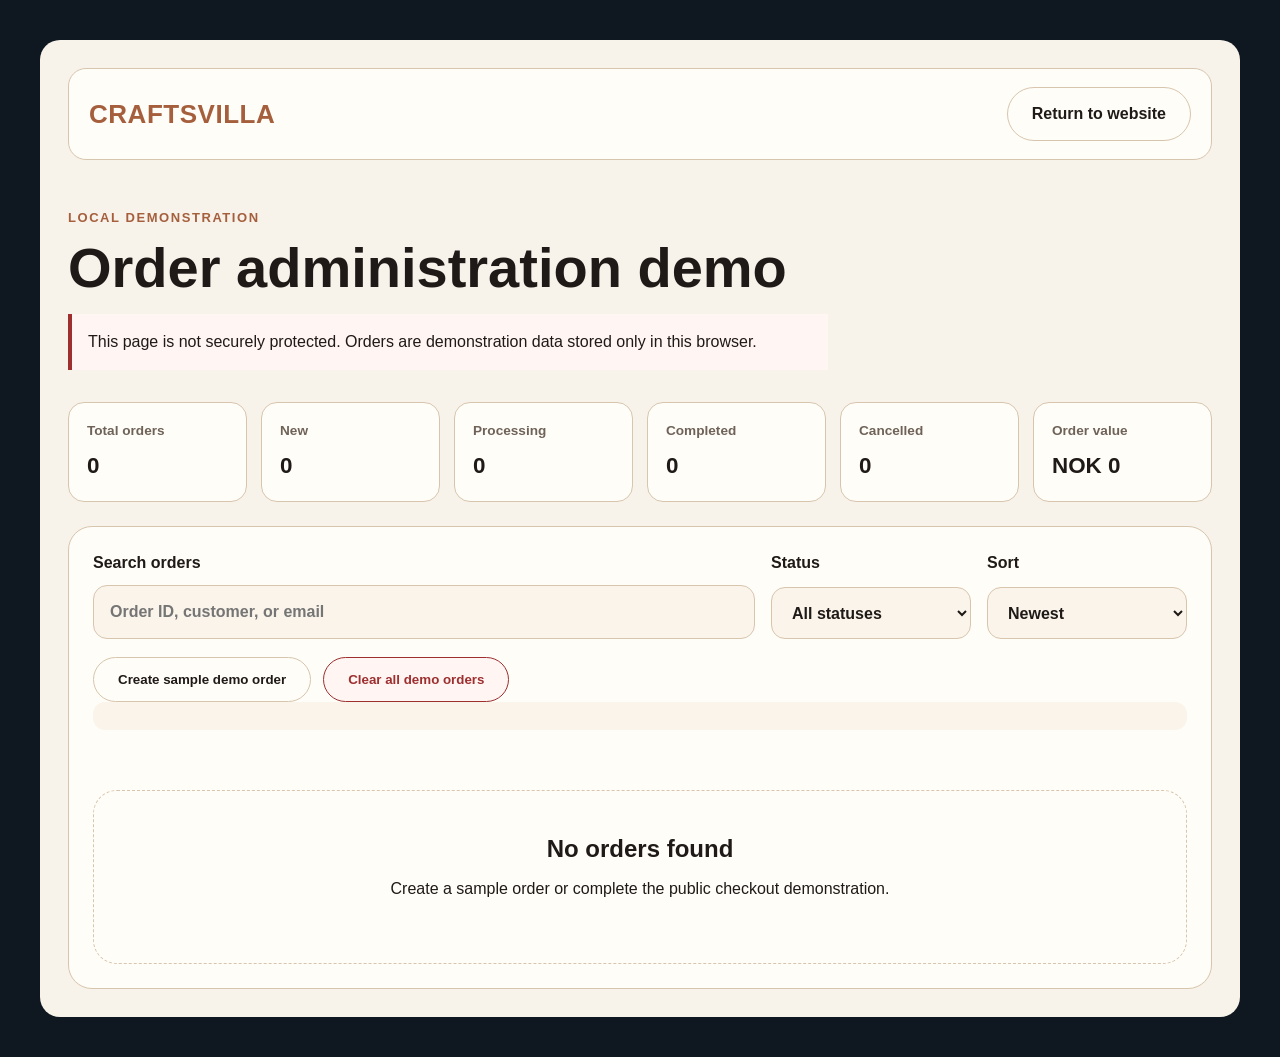
==== admin-orders.html @ 08da2e66 "Add handle list, paralax, admin page" ====
<!doctype html>
<html lang="en">
  <head>
    <meta charset="UTF-8" />
    <meta name="viewport" content="width=device-width, initial-scale=1.0" />
    <meta name="robots" content="noindex, nofollow" />
    <meta name="description" content="Local Craftsvilla demonstration order-management interface." />
    <title>CRAFTSVILLA — Demonstration order administration</title>
    <link rel="stylesheet" href="style.css" />
    <script src="product-data.js" defer></script>
    <script src="admin-orders.js" defer></script>
  </head>
  <body>
    <div class="site admin-site">
      <header class="admin-header"><a class="logo" href="index.html">CRAFTSVILLA</a><a class="btn secondary" href="index.html">Return to website</a></header>
      <main>
        <!-- This static demonstration page is not secure authentication or a protected administrator route. -->
        <section class="page-intro"><p class="eyebrow">LOCAL DEMONSTRATION</p><h1>Order administration demo</h1><p class="admin-warning">This page is not securely protected. Orders are demonstration data stored only in this browser.</p></section>
        <section id="adminStats" class="admin-stats" aria-label="Order summary"></section>
        <section class="admin-panel">
          <div class="admin-toolbar">
            <label>Search orders<input id="orderSearch" type="search" placeholder="Order ID, customer, or email" /></label>
            <label>Status<select id="statusFilter"><option value="all">All statuses</option></select></label>
            <label>Sort<select id="orderSort"><option value="newest">Newest</option><option value="oldest">Oldest</option><option value="highest">Highest total</option><option value="lowest">Lowest total</option></select></label>
          </div>
          <div class="admin-actions"><button id="createDemoOrder" class="btn secondary" type="button">Create sample demo order</button><button id="clearOrders" class="btn danger-button" type="button">Clear all demo orders</button></div>
          <p id="adminMessage" class="form-notice" aria-live="polite"></p>
          <div id="orderList" class="order-list"></div>
          <div id="adminEmpty" class="empty-cart"><h2>No orders found</h2><p>Create a sample order or complete the public checkout demonstration.</p></div>
        </section>
      </main>
    </div>
    <dialog id="orderDialog" class="order-dialog" aria-labelledby="orderDialogTitle"><div class="order-dialog-content"><button id="closeOrderDialog" class="lightbox-close" type="button" aria-label="Close order details">×</button><h2 id="orderDialogTitle">Order details</h2><div id="orderDetails"></div></div></dialog>
  </body>
</html>
---- style.css ----
/* Base reset and shared theme colors. */
* {
  /* Removes the browser's default spacing from all elements. */
  margin: 0;
  padding: 0;
}

:root {
  /* CSS variables make it easy to reuse the same colors everywhere. */
  --ink: #1f1a17;
  --clay: #a65f3d;
  --sage: #6e7f62;
  --sand: #d6a85b;
  --paper: #fffdf8;
  --cream: #f7f2ea;
  --soft: #faf4ea;
  --line: #d8c5ad;
  --muted: #6f6258;
  --sky: #5ed8ff;
  --radius-sm: 12px;
  --radius-md: 16px;
  --radius-lg: 24px;
  --shadow-soft: 0 10px 30px rgba(31, 26, 23, 0.08);
  --transition-fast: 0.2s ease;
  --transition-slow: 0.45s ease;
  --container-width: 1280px;
  --section-space: clamp(3.75rem, 7vw, 5.375rem);
  --focus: #16739a;
  --error: #9d2f2f;
  --success: #4f6846;
  --layer-menu: 10;
}

* {
  /* Includes padding and border inside the element's total width/height. */
  box-sizing: border-box;
}

html {
  /* Makes anchor links like #contact scroll smoothly instead of jumping. */
  scroll-behavior: smooth;
}

body {
  margin: 0;
  font-family: Arial, sans-serif;
  background: #0f1720; /* dark page background to match prototype frame */
  color: var(--ink);
  line-height: 1.5;
  -webkit-font-smoothing: antialiased;
  overflow-wrap: break-word;
}

img {
  max-width: 100%;
}

button,
a,
input,
textarea,
select {
  -webkit-tap-highlight-color: transparent;
}

:focus-visible {
  outline: 3px solid var(--focus);
  outline-offset: 4px;
}

/* Main page shell. */
.site {
  /* Keeps the layout centered and prevents it from touching screen edges. */
  width: min(var(--container-width), calc(100% - 80px));
  margin: 40px auto;
  padding: 28px;
  background: var(--cream);
  border-radius: 20px;
}

/* Header navigation and mobile menu. */
.navbar {
  /* Flexbox places the logo, links, language button, and CTA in one row. */
  width: 100%;
  height: 72px;
  padding: 0 20px;
  background: var(--paper);
  border: 1px solid var(--line);
  border-radius: 18px;
  display: flex;
  align-items: center;
  justify-content: space-between;
  position: relative;
  z-index: var(--layer-menu);
}

.logo {
  display: inline-flex;
  align-items: center;
  color: var(--clay);
  font-size: 26px;
  font-weight: 900;
  letter-spacing: 0.02em;
  margin: 0;
  text-decoration: none;
}

.navbar nav {
  /* Creates horizontal spacing between navigation links. */
  display: flex;
  gap: 32px;
}

.navbar nav a {
  /* Removes the default underline and makes links look like navigation items. */
  color: var(--ink);
  text-decoration: none;
  font-weight: 600;
  transition:
    color var(--transition-fast),
    text-shadow var(--transition-fast),
    transform var(--transition-fast);
}

.navbar nav a:hover,
.navbar nav a:focus-visible,
.navbar nav a[aria-current="page"] {
  color: #d97b3c;
  text-shadow:
    0 0 18px rgba(217, 123, 60, 0.65),
    0 0 32px rgba(255, 165, 50, 0.35);
  transform: translateY(-1px);
}

.nav-toggle {
  /* Hidden on desktop; shown in the mobile media query below. */
  display: none;
  background: transparent;
  border: 1px solid var(--line);
  border-radius: 999px;
  padding: 12px 14px;
  cursor: pointer;
  color: var(--ink);
  font-size: 18px;
  transition:
    background var(--transition-fast),
    color var(--transition-fast),
    transform var(--transition-fast),
    box-shadow var(--transition-fast);
}

.nav-toggle:hover,
.nav-toggle:focus-visible {
  background: rgba(217, 123, 60, 0.12);
  color: #d97b3c;
  transform: translateY(-1px);
  box-shadow: 0 0 18px rgba(217, 123, 60, 0.45);
}

.lang-toggle {
  /* Compact language switcher with a modern glass-like surface. */
  min-width: 54px;
  min-height: 42px;
  padding: 10px 16px;
  border: 1px solid rgba(80, 190, 255, 0.35);
  border-radius: 999px;
  background:
    linear-gradient(135deg, rgba(255, 253, 248, 0.96), rgba(219, 245, 255, 0.8)),
    var(--paper);
  color: #15526f;
  cursor: pointer;
  font: inherit;
  font-size: 13px;
  font-weight: 900;
  letter-spacing: 0.08em;
  box-shadow:
    inset 0 1px 0 rgba(255, 255, 255, 0.9),
    0 8px 20px rgba(31, 26, 23, 0.08);
  transition:
    background 0.2s ease,
    border-color 0.2s ease,
    color 0.2s ease,
    transform 0.2s ease,
    box-shadow 0.2s ease;
}

.lang-toggle:hover,
.lang-toggle:focus-visible {
  /* Blue neon glow appears when the user hovers or tabs to the button. */
  background:
    linear-gradient(135deg, rgba(238, 252, 255, 1), rgba(141, 225, 255, 0.92)),
    var(--paper);
  border-color: #5ed8ff;
  color: #07384f;
  transform: translateY(-2px);
  box-shadow:
    0 0 0 3px rgba(94, 216, 255, 0.2),
    0 0 18px rgba(77, 205, 255, 0.72),
    0 0 36px rgba(37, 172, 255, 0.45),
    0 12px 26px rgba(31, 26, 23, 0.12);
  outline: none;
}

.lang-toggle:active {
  transform: translateY(0);
}

.cart-link {
  display: inline-flex;
  align-items: center;
  justify-content: center;
  gap: 7px;
  min-height: 44px;
  padding: 9px 13px;
  border: 1px solid var(--line);
  border-radius: 999px;
  background: var(--paper);
  color: var(--ink);
  font-weight: 800;
  text-decoration: none;
}

.cart-link:hover,
.cart-link:focus-visible,
.cart-link[aria-current="page"] {
  border-color: var(--clay);
  color: var(--clay);
}

.cart-badge {
  display: grid;
  place-items: center;
  min-width: 24px;
  height: 24px;
  padding: 0 5px;
  border-radius: 999px;
  background: var(--clay);
  color: var(--paper);
  font-size: 0.75rem;
}

@media (max-width: 1280px) {
  /* Rules inside this block apply on tablets and smaller screens. */
  .navbar {
    display: grid;
    grid-template-columns: minmax(0, 1fr) repeat(4, auto);
    align-items: center;
    height: auto;
    padding: 18px 16px;
    gap: 12px;
  }

  .nav-toggle {
    display: inline-flex;
  }

  .navbar nav {
    /* The menu is hidden until nav.js adds the .open class. */
    display: none;
    flex-direction: column;
    width: 100%;
    gap: 14px;
    margin-top: 10px;
    position: absolute;
    top: 100%;
    left: 0;
    right: 0;
    background: var(--paper);
    padding: 18px 16px 24px;
    border: 1px solid var(--line);
    border-radius: 0 0 18px 18px;
    box-shadow: var(--shadow-soft);
  }

  .navbar nav.open {
    /* This class is toggled when the hamburger button is clicked. */
    display: flex;
  }

  .navbar nav a {
    width: 100%;
    padding: 12px 14px;
    border-radius: 14px;
    background: var(--soft);
  }

  .navbar .btn.primary {
    width: auto;
    justify-content: center;
  }

  .lang-toggle {
    min-width: 50px;
    min-height: 40px;
    padding: 9px 14px;
  }
}

/* Reusable button styles. */
.btn {
  /* Used by both button elements and link elements styled as buttons. */
  display: inline-flex;
  align-items: center;
  justify-content: center;
  border: 1px solid var(--line);
  border-radius: 999px;
  padding: 14px 24px;
  cursor: pointer;
  font-weight: 700;
  text-decoration: none;
  transition:
    background var(--transition-fast),
    border-color var(--transition-fast),
    color var(--transition-fast),
    transform var(--transition-fast),
    box-shadow var(--transition-fast);
}

.btn:hover,
.filter-btn:hover {
  /* Small lift effect when the user hovers over clickable controls. */
  transform: translateY(-2px);
}

.btn:active,
.filter-btn:active,
.product-action:active {
  transform: translateY(0);
}

.primary {
  background: var(--clay);
  color: var(--paper);
  border-color: var(--clay);
}

.secondary {
  background: var(--paper);
  color: var(--ink);
}

main {
  width: 100%;
  margin: 28px 0 0;
}

/* Home page hero section. */
.hero {
  /* Two-column grid: text on the left, image on the right. */
  min-height: 560px;
  padding: 48px;
  background: var(--paper);
  border: 1px solid var(--line);
  border-radius: 24px;
  display: grid;
  grid-template-columns: 1fr 480px;
  gap: 40px;
  align-items: center;
}

.hero-text {
  max-width: 600px;
}

.eyebrow {
  /* Small uppercase label above a main heading. */
  color: var(--clay);
  font-weight: 800;
  letter-spacing: 0.12em;
  font-size: 13px;
  text-transform: uppercase;
}

.hero h1 {
  font-size: clamp(2.2rem, 5vw, 4rem);
  line-height: 1.05;
  margin: 12px 0 14px;
  color: var(--ink);
}

.hero p {
  color: var(--muted);
  font-size: 15px;
  line-height: 1.6;
}

.hero-buttons {
  /* flex-wrap lets buttons move to a new line when there is not enough space. */
  display: flex;
  flex-wrap: wrap;
  align-items: flex-start;
  gap: 18px;
  margin: 32px 0 10px;
}

/* Shared page hero layout for gallery, booking, and feedback pages. */
.page-hero > div:first-child {
  min-width: 0;
}

.page-hero p {
  margin-bottom: 24px;
}

.page-hero .hero-buttons {
  display: flex;
  flex-wrap: wrap;
  gap: 18px;
  margin-top: 24px;
  position: relative;
  z-index: 1;
}

.page-hero .hero-buttons a {
  display: inline-flex;
}

.page-hero .hero-card {
  min-width: 0;
}

.hero-visual {
  /* Framed image area used on the homepage hero. */
  height: 420px;
  background: linear-gradient(180deg, #fff1e6 0%, #fff6ec 100%);
  border: 1px solid var(--line);
  border-radius: 18px;
  padding: 12px;
  display: flex;
  align-items: center;
  justify-content: center;
  overflow: hidden;
}

.hero-visual img {
  /* object-fit keeps the image filling the frame without stretching. */
  width: 100%;
  height: 100%;
  object-fit: cover;
  object-position: center;
  border-radius: 12px;
  display: block;
  filter: contrast(0.9) saturate(1.2);
  transition: transform var(--transition-slow);
}

.hero-visual picture {
  display: block;
  width: 100%;
  height: 100%;
}

.page-hero .hero-card picture {
  display: block;
  width: 100%;
  height: auto;
}

.hero-visual:hover img {
  transform: scale(1.03);
}

/* Home page statistics row. */
.stats {
  /* Displays the three homepage numbers in a row. */
  display: flex;
  gap: 36px;
  margin-top: 40px;
}

.stats div {
  display: flex;
  flex-direction: column;
}

.stats strong {
  font-size: 38px;
}

.stats span {
  color: var(--muted);
  font-weight: 600;
}

/* Shared content sections and card grids. */
.section {
  /* Adds vertical breathing room between major page sections. */
  margin-top: var(--section-space);
}

.section h2 {
  font-size: 28px;
  margin-bottom: 20px;
  font-weight: 800;
  color: var(--ink);
}

.category-grid {
  /* Four equal columns on desktop; changed in media queries for mobile. */
  display: grid;
  grid-template-columns: repeat(4, 1fr);
  gap: 30px;
}

/* Gallery cards. */
.gallery-grid {
  /* minmax(0, 1fr) helps columns shrink correctly without overflow. */
  display: grid;
  grid-template-columns: repeat(3, minmax(0, 1fr));
  gap: 24px;
}

.gallery-card {
  /* overflow hidden clips images to the rounded card corners. */
  background: var(--paper);
  border: 1px solid var(--line);
  border-radius: var(--radius-md);
  overflow: hidden;
  display: flex;
  flex-direction: column;
  gap: 14px;
  box-shadow: 0 6px 0 rgba(31, 26, 23, 0.03);
  transition:
    transform var(--transition-fast),
    box-shadow var(--transition-fast);
}

.gallery-card:hover,
.category-card:hover,
.product-card:hover,
.feedback-card:hover {
  transform: translateY(-4px);
  box-shadow: var(--shadow-soft);
}

.gallery-card picture {
  display: block;
  overflow: hidden;
}

.gallery-card img {
  /* Fixed image height keeps all gallery cards visually aligned. */
  width: 100%;
  height: 240px;
  object-fit: cover;
  display: block;
  transition: transform var(--transition-slow);
}

.gallery-card:hover img {
  transform: scale(1.04);
}

.gallery-card p {
  margin: 0;
  padding: 18px;
  color: var(--ink);
  font-weight: 700;
  text-align: center;
}

/* Secondary page hero image cards. */
.page-hero {
  /* Reused by gallery, booking, and feedback pages. */
  display: grid;
  grid-template-columns: 1fr 400px;
  gap: 40px;
  align-items: start;
  margin-top: 28px;
}

.page-hero h1 {
  font-size: clamp(2rem, 4vw, 3.4rem);
  line-height: 1.08;
  margin-bottom: 18px;
}

.page-hero p {
  margin-bottom: 26px;
}

.page-hero .hero-card {
  /* Creates the framed image card on secondary pages. */
  background: var(--paper);
  border: 1px solid var(--line);
  border-radius: var(--radius-lg);
  padding: 18px;
  display: flex;
  align-items: center;
  justify-content: center;
}

.page-hero .hero-card img {
  width: 100%;
  height: auto;
  aspect-ratio: 3 / 2;
  border-radius: 18px;
  object-fit: cover;
  transition: transform var(--transition-slow);
}

.page-hero .hero-card:hover img {
  transform: scale(1.03);
}

.feedback-hero-card img {
  object-position: center 42%;
}

/* Lightweight parallax story panel on the home page. */
.parallax-section {
  min-height: 420px;
  margin-top: 56px;
  border-radius: var(--radius-lg);
  overflow: hidden;
  position: relative;
  display: grid;
  align-items: end;
  isolation: isolate;
}

.parallax-section::before {
  content: "";
  position: absolute;
  inset: 0;
  z-index: 1;
  background:
    linear-gradient(90deg, rgba(31, 26, 23, 0.72), rgba(31, 26, 23, 0.25)),
    linear-gradient(0deg, rgba(31, 26, 23, 0.55), transparent 55%);
}

.parallax-image {
  position: static;
  width: 100%;
  height: 100%;
  object-fit: cover;
  transform: translate3d(0, var(--parallax-y, 0), 0);
}

.parallax-picture {
  position: absolute;
  inset: -12% 0;
  width: 100%;
  height: 124%;
}

.parallax-section.is-parallax-active .parallax-image {
  will-change: transform;
}

.parallax-content {
  position: relative;
  z-index: 2;
  max-width: 620px;
  padding: clamp(28px, 5vw, 56px);
  color: var(--paper);
}

.parallax-content h2 {
  font-size: clamp(1.8rem, 4vw, 3.2rem);
  line-height: 1.08;
  margin: 10px 0 14px;
}

.parallax-content p {
  color: rgba(255, 253, 248, 0.9);
}

/* Booking and feedback page layouts. */
.booking-grid,
.feedback-grid {
  /* Main content plus form/testimonial column layout. */
  display: grid;
  grid-template-columns: 1fr 420px;
  gap: 32px;
  align-items: start;
}

.booking-info ul {
  margin: 20px 0;
  padding-left: 20px;
  color: var(--muted);
}

.booking-info li {
  margin-bottom: 10px;
}

.booking-highlights,
.feedback-grid {
  /* Small repeated blocks inside booking/feedback sections. */
  display: grid;
  grid-template-columns: repeat(3, 1fr);
  gap: 16px;
}

.booking-highlights div,
.feedback-card {
  background: var(--paper);
  border: 1px solid var(--line);
  border-radius: var(--radius-md);
  padding: 22px;
}

.booking-highlights strong {
  display: block;
  font-size: 32px;
  margin-bottom: 8px;
}

/* Form controls and validation messages. */
.booking-form,
.feedback-form {
  /* Forms use CSS grid so every field stacks with the same gap. */
  background: var(--paper);
  border: 1px solid var(--line);
  border-radius: var(--radius-lg);
  padding: 28px;
  display: grid;
  gap: 18px;
}

.booking-form h3,
.feedback-form h2 {
  margin: 0;
  font-size: 24px;
}

label {
  /* Makes label text sit above its input. */
  display: grid;
  gap: 10px;
  color: var(--ink);
  font-weight: 600;
}

input,
textarea,
select {
  /* Inherit the page font so native form controls match the design. */
  width: 100%;
  padding: 14px 16px;
  border: 1px solid var(--line);
  border-radius: 14px;
  background: var(--soft);
  color: var(--ink);
  font: inherit;
}

input[aria-invalid="true"],
textarea[aria-invalid="true"],
select[aria-invalid="true"] {
  border-color: #b44343;
  background: #fff5f3;
  box-shadow: 0 0 0 3px rgba(180, 67, 67, 0.12);
}

.booking-message {
  /* Used for both booking and feedback success/error messages. */
  margin: 0;
  min-height: 1.5em;
  font-size: 14px;
  color: var(--sage);
  font-weight: 700;
}

.booking-message.error {
  color: var(--error);
}

.booking-message.success {
  color: var(--success);
}

.field-error {
  display: block;
  color: var(--error);
  font-size: 0.875rem;
  font-weight: 700;
}

input:focus,
textarea:focus,
select:focus {
  border-color: var(--focus);
  outline: 2px solid color-mix(in srgb, var(--focus) 25%, transparent);
  outline-offset: 1px;
}

.feedback-card p {
  color: var(--muted);
  margin-bottom: 18px;
}

.feedback-card strong {
  color: var(--ink);
}

/* Tablet layout adjustments. */
@media (max-width: 980px) {
  /* The layout becomes narrower and most grids collapse to fewer columns. */
  .site {
    width: min(100%, calc(100% - 32px));
    margin: 20px auto;
    padding: 18px;
  }

  .navbar {
    flex-wrap: wrap;
    height: auto;
    padding: 16px 14px;
    gap: 16px;
  }

  .navbar nav {
    flex-wrap: wrap;
    gap: 14px;
  }

  .navbar nav a {
    font-size: 14px;
  }

  .btn {
    padding: 12px 18px;
  }

  .hero,
  .page-hero {
    /* Hero sections switch from two columns to one column. */
    grid-template-columns: 1fr;
    gap: 32px;
    padding: 28px 20px;
  }

  .hero {
    min-height: auto;
  }

  .hero-visual,
  .page-hero .hero-card {
    height: auto;
  }

  .hero-visual img,
  .page-hero .hero-card img {
    max-height: 320px;
  }

  .hero h1,
  .page-hero h1 {
    font-size: 32px;
  }

  .hero p,
  .page-hero p {
    font-size: 15px;
    line-height: 1.75;
  }

  .hero-buttons,
  .page-hero .hero-buttons {
    justify-content: flex-start;
    gap: 14px;
    margin-top: 24px;
  }

  .stats {
    flex-wrap: wrap;
    gap: 18px;
  }

  .stats strong {
    font-size: 30px;
  }

  .section {
    margin-top: 60px;
  }

  .category-grid {
    /* Category cards become two columns on tablet screens. */
    grid-template-columns: repeat(2, minmax(0, 1fr));
  }

  .gallery-grid,
  .product-grid {
    /* Gallery and product cards stack in one column for easier reading. */
    grid-template-columns: 1fr;
  }

  .booking-grid,
  .feedback-grid {
    grid-template-columns: 1fr;
    gap: 24px;
  }

  .booking-highlights,
  .feedback-grid {
    grid-template-columns: 1fr;
  }

  .booking-form,
  .feedback-form {
    padding: 22px;
  }

  .gallery-card img {
    height: 200px;
  }

  .parallax-section {
    min-height: 340px;
  }
}

/* Small mobile layout adjustments. */
@media (max-width: 620px) {
  /* Extra-tight spacing for phones. */
  .site {
    padding: 14px;
    margin: 14px auto;
  }

  .navbar {
    padding: 14px 12px;
    justify-content: space-between;
    grid-template-columns: minmax(0, 1fr) auto auto;
  }

  .navbar nav {
    gap: 10px;
  }

  .navbar .btn.primary {
    grid-column: 2 / -1;
    width: 100%;
  }

  .navbar .cart-link {
    grid-column: 1 / 2;
    width: 100%;
  }

  .hero,
  .page-hero {
    padding: 20px 14px;
    gap: 24px;
  }

  .hero h1,
  .page-hero h1 {
    font-size: 28px;
  }

  .hero-buttons,
  .page-hero .hero-buttons {
    /* Full-width stacked buttons are easier to tap on mobile. */
    width: 100%;
    gap: 10px;
    flex-direction: column;
  }

  .hero-buttons .btn,
  .page-hero .hero-buttons .btn {
    width: 100%;
    justify-content: center;
  }

  .hero-visual img,
  .page-hero .hero-card img {
    max-height: 240px;
  }

  .stats {
    flex-direction: column;
  }

  .booking-form,
  .feedback-form {
    padding: 18px;
  }

  .section-heading {
    align-items: flex-start;
    flex-direction: column;
  }

  .cart-status {
    width: 100%;
  }
}

/* Product and category cards generated by script.js. */
.category-card,
.product-card {
  /* Shared card styling for dynamically rendered content. */
  background: var(--paper);
  border: 1px solid var(--line);
  border-radius: var(--radius-md);
  padding: 18px;
  overflow: hidden;
  display: flex;
  flex-direction: column;
  box-shadow: 0 6px 0 rgba(31, 26, 23, 0.03);
  transition:
    transform var(--transition-fast),
    box-shadow var(--transition-fast);
}

.media-frame {
  /* aspect-ratio keeps image boxes the same shape before images load. */
  width: 100%;
  aspect-ratio: 4 / 3;
  border-radius: 12px;
  overflow: hidden;
  margin-bottom: 18px;
  background: #efe2d3; /* inner beige panel like prototype */
  padding: 14px; /* create inset look */
  box-sizing: border-box;
}

.media-frame img {
  width: 100%;
  height: 100%;
  object-fit: cover;
  display: block;
  border-radius: 8px; /* smaller radius inside beige panel */
}

.card-body {
  display: block;
  padding: 6px 0 0;
}

.cat-dot {
  /* Small colored marker shown beside each category name. */
  display: inline-block;
  width: 14px;
  height: 14px;
  border-radius: 50%;
  margin-right: 10px;
  vertical-align: middle;
  box-shadow: 0 2px 0 rgba(0, 0, 0, 0.04);
}

.product-card h3 {
  /* Product titles are intentionally compact inside product cards. */
  margin: 8px 0 6px;
  font-size: 16px;
  font-weight: 800;
}

.media-frame picture {
  display: block;
  width: 100%;
  height: 100%;
}

.product-card p {
  color: var(--muted);
  margin: 0 0 12px;
  font-size: 13px;
}

.category-card h3 {
  margin: 0 0 10px;
}

.category-link {
  display: block;
  height: 100%;
  color: inherit;
  text-decoration: none;
  border-radius: calc(var(--radius-md) - 4px);
}

.category-link:focus-visible {
  outline-offset: 6px;
}

.category-cue {
  display: inline-block;
  margin-top: 8px;
  color: var(--clay);
  font-weight: 800;
  transition: transform var(--transition-fast);
}

.category-link:hover .category-cue,
.category-link:focus-visible .category-cue {
  transform: translateX(4px);
}

.category-card p,
.product-card p {
  color: var(--muted);
}

/* Product filters and product grid. */
.controls {
  /* Holds the All/Ceramics/Textiles/Woodwork filter buttons. */
  display: flex;
  gap: 12px;
  margin-bottom: 26px;
  position: relative;
  z-index: 2;
}

.filter-btn {
  border: 1px solid var(--line);
  border-radius: 999px;
  background: var(--paper);
  padding: 10px 18px;
  cursor: pointer;
  font-weight: 700;
  min-height: 44px;
}

.filter-btn.active {
  /* Shows which filter is currently selected by JavaScript. */
  background: var(--clay);
  color: var(--paper);
  border-color: var(--clay);
}

.product-grid {
  /* Product cards use three columns on desktop. */
  display: grid;
  grid-template-columns: repeat(3, 1fr);
  gap: 36px;
  position: relative;
  z-index: 1;
}

.section-heading {
  display: flex;
  align-items: center;
  justify-content: space-between;
  gap: 20px;
}

.cart-status {
  flex: 0 0 auto;
  padding: 10px 16px;
  border: 1px solid var(--line);
  border-radius: 999px;
  background: var(--paper);
  color: var(--ink);
  font-weight: 700;
  transition: transform var(--transition-fast), background var(--transition-fast);
}

.cart-status.is-updated {
  background: #f2dfcf;
  transform: scale(1.03);
}

.product-image {
  margin-bottom: 20px;
}

.card-bottom {
  /* Places price on the left and View button on the right. */
  display: flex;
  justify-content: space-between;
  align-items: center;
}

.product-action {
  padding: 8px 14px;
  border-radius: 999px;
  border: none;
  background: #3b2c27;
  color: var(--paper);
  cursor: pointer;
  font-weight: 700;
  font-size: 13px;
  transition:
    background var(--transition-fast),
    transform var(--transition-fast),
    box-shadow var(--transition-fast);
}

.product-action:hover,
.product-action:focus-visible {
  background: #5a3a31;
  box-shadow: 0 8px 18px rgba(59, 44, 39, 0.18);
  transform: translateY(-2px);
}

.product-desc {
  color: var(--muted);
  font-size: 13px;
  margin: 0 0 12px;
  line-height: 1.45;
}

.price {
  color: #7b3b24;
  font-size: 16px;
  font-weight: 800;
}

/* Shared footer. */
.footer {
  /* Footer content is spaced across the row on desktop. */
  margin-top: 70px;
  padding: 32px;
  background: var(--paper);
  border: 1px solid var(--line);
  border-radius: 24px;
  display: flex;
  justify-content: space-between;
  align-items: center;
}

.footer h2 {
  color: var(--clay);
  margin: 0;
}

.footer-logo {
  color: var(--clay);
  font-size: 24px;
  font-weight: 900;
  margin: 0 0 8px;
}

.footer p {
  color: var(--muted);
}

.footer-nav {
  display: flex;
  flex-wrap: wrap;
  justify-content: flex-end;
  gap: 8px 16px;
  max-width: 620px;
}

.footer-nav a {
  color: var(--muted);
  font-weight: 700;
  text-decoration: none;
  text-underline-offset: 4px;
}

.footer-nav a:hover,
.footer-nav a:focus-visible,
.footer-nav a[aria-current="page"] {
  color: var(--clay);
  text-decoration: underline;
}

.gallery-trigger { cursor: zoom-in; }
.gallery-trigger:focus-visible { outline-offset: -5px; }

.lightbox {
  width: min(960px, calc(100% - 32px));
  max-width: none;
  max-height: calc(100dvh - 32px);
  padding: 0;
  border: 0;
  border-radius: var(--radius-lg);
  background: transparent;
  color: var(--paper);
  overflow: visible;
}

.lightbox::backdrop { background: rgba(15, 23, 32, 0.88); }

.lightbox-content {
  position: relative;
  display: grid;
  place-items: center;
  gap: 12px;
  padding: 20px;
  border-radius: var(--radius-lg);
  background: #211814;
}

.lightbox-image {
  display: block;
  width: auto;
  max-width: 100%;
  max-height: calc(100dvh - 130px);
  border-radius: var(--radius-md);
  object-fit: contain;
}

.lightbox-caption { margin: 0; text-align: center; }

.lightbox-close,
.lightbox-nav {
  position: absolute;
  display: grid;
  place-items: center;
  width: 44px;
  height: 44px;
  border: 1px solid rgba(255, 255, 255, 0.5);
  border-radius: 50%;
  background: rgba(33, 24, 20, 0.85);
  color: var(--paper);
  cursor: pointer;
  font-size: 1.8rem;
}

.lightbox-close { top: 12px; right: 12px; }
.lightbox-nav { top: 50%; transform: translateY(-50%); }
.lightbox-previous { left: 12px; }
.lightbox-next { right: 12px; }

.lightbox-close:hover,
.lightbox-nav:hover,
.lightbox-close:focus-visible,
.lightbox-nav:focus-visible { background: var(--clay); }

body.lightbox-open { overflow: hidden; }

/* Cart, checkout, and local order demonstration pages. */
.page-intro {
  max-width: 760px;
  margin-top: 48px;
}

.page-intro h1 {
  margin: 10px 0 16px;
  font-size: clamp(2rem, 5vw, 3.5rem);
  line-height: 1.08;
}

.cart-layout,
.checkout-layout {
  display: grid;
  grid-template-columns: minmax(0, 1fr) 360px;
  gap: 28px;
  margin-top: 40px;
  align-items: start;
}

.cart-items,
.checkout-fields {
  display: grid;
  gap: 18px;
}

.cart-item {
  display: grid;
  grid-template-columns: 150px minmax(0, 1fr);
  gap: 20px;
  padding: 18px;
  border: 1px solid var(--line);
  border-radius: var(--radius-md);
  background: var(--paper);
}

.cart-item picture,
.cart-item img {
  display: block;
  width: 100%;
  height: 120px;
}

.cart-item img {
  border-radius: var(--radius-sm);
  object-fit: cover;
}

.cart-item-content { display: grid; gap: 10px; }
.cart-item-content h2 { margin: 0; font-size: 1.2rem; }

.quantity-controls {
  display: inline-flex;
  align-items: center;
  gap: 8px;
}

.quantity-controls button {
  width: 44px;
  height: 44px;
  border: 1px solid var(--line);
  border-radius: 50%;
  background: var(--soft);
  color: var(--ink);
  cursor: pointer;
  font-size: 1.25rem;
}

.quantity-value { min-width: 32px; text-align: center; font-weight: 800; }
.item-subtotal { color: var(--clay); }

.remove-item {
  justify-self: start;
  min-height: 44px;
  padding: 8px 0;
  border: 0;
  background: transparent;
  color: var(--error);
  cursor: pointer;
  font: inherit;
  font-weight: 700;
  text-decoration: underline;
  text-underline-offset: 3px;
}

.order-summary-card,
.checkout-fields fieldset,
.order-confirmation,
.admin-panel {
  padding: 24px;
  border: 1px solid var(--line);
  border-radius: var(--radius-lg);
  background: var(--paper);
}

.order-summary-card { position: sticky; top: 20px; display: grid; gap: 18px; }
.order-summary-card h2 { margin: 0; }
.summary-row { display: flex; justify-content: space-between; gap: 16px; }
.summary-note { color: var(--muted); }
.total-row { padding-top: 16px; border-top: 1px solid var(--line); font-size: 1.2rem; }
.empty-cart { margin-top: 40px; padding: 40px; border: 1px dashed var(--line); border-radius: var(--radius-lg); background: var(--paper); text-align: center; }
.empty-cart p { margin: 10px 0 22px; }

.checkout-fields fieldset { margin: 0; }
.checkout-fields legend { padding: 0 8px; color: var(--ink); font-size: 1.2rem; font-weight: 800; }
.form-grid { display: grid; grid-template-columns: repeat(2, minmax(0, 1fr)); gap: 18px; }
.full-field { grid-column: 1 / -1; }
.choice-list { display: grid; gap: 12px; }
.choice-list label,
.terms-check { display: flex; grid-template-columns: none; align-items: flex-start; gap: 12px; font-weight: 600; }
.choice-list input,
.terms-check input { width: 20px; height: 20px; margin-top: 2px; flex: 0 0 auto; }
.form-notice { padding: 14px; border-radius: var(--radius-sm); background: var(--soft); color: var(--muted); }
.form-notice.error { background: #fff5f3; color: var(--error); }
.checkout-items { display: grid; gap: 12px; }
.checkout-item { display: flex; justify-content: space-between; gap: 12px; }
.order-confirmation { max-width: 720px; margin: 48px auto 0; text-align: center; }
.order-confirmation p { margin: 14px 0 24px; }

.admin-site { min-height: calc(100vh - 80px); }
.admin-header { display: flex; align-items: center; justify-content: space-between; gap: 20px; padding: 18px 20px; border: 1px solid var(--line); border-radius: 18px; background: var(--paper); }
.admin-warning { padding: 16px; border-left: 4px solid var(--error); background: #fff5f3; }
.admin-stats { display: grid; grid-template-columns: repeat(6, minmax(0, 1fr)); gap: 14px; margin-top: 32px; }
.admin-stats article { padding: 18px; border: 1px solid var(--line); border-radius: var(--radius-md); background: var(--paper); }
.admin-stats h2 { margin: 0 0 8px; color: var(--muted); font-size: 0.85rem; }
.admin-stats strong { font-size: 1.4rem; }
.admin-panel { margin-top: 24px; }
.admin-toolbar { display: grid; grid-template-columns: minmax(220px, 1fr) repeat(2, 200px); gap: 16px; }
.admin-actions,
.admin-order-actions { display: flex; flex-wrap: wrap; gap: 12px; margin-top: 18px; }
.danger-button { border-color: var(--error); background: #fff5f3; color: var(--error); }
.order-list { display: grid; gap: 14px; margin-top: 20px; }
.admin-order-card { display: grid; grid-template-columns: minmax(160px, 0.8fr) minmax(220px, 1.4fr) minmax(200px, 1fr) 150px auto; gap: 16px; align-items: center; padding: 18px; border: 1px solid var(--line); border-radius: var(--radius-md); }
.admin-order-card h2,
.admin-order-card p,
.admin-order-card .admin-order-actions { margin: 0; }
.order-dialog { width: min(700px, calc(100% - 32px)); max-width: none; border: 0; border-radius: var(--radius-lg); padding: 0; }
.order-dialog::backdrop { background: rgba(15, 23, 32, 0.78); }
.order-dialog-content { position: relative; padding: 30px; }
.order-dialog .lightbox-close { color: var(--paper); }

@media (max-width: 1024px) {
  .cart-layout,
  .checkout-layout { grid-template-columns: 1fr; }
  .order-summary-card { position: static; }
  .admin-stats { grid-template-columns: repeat(3, minmax(0, 1fr)); }
  .admin-toolbar { grid-template-columns: 1fr; }
  .admin-order-card { grid-template-columns: 1fr 1fr; }
}

@media (max-width: 620px) {
  .cart-item { grid-template-columns: 1fr; }
  .cart-item picture,
  .cart-item img { height: 200px; }
  .form-grid,
  .admin-stats,
  .admin-order-card { grid-template-columns: 1fr; }
  .full-field { grid-column: auto; }
  .order-summary-card,
  .checkout-fields fieldset,
  .admin-panel { padding: 18px; }
  .admin-header { align-items: flex-start; flex-direction: column; }
}

.reveal {
  opacity: 1;
}

.js .reveal {
  opacity: 0;
  transform: translateY(18px);
  transition:
    opacity 0.6s ease,
    transform 0.6s ease;
}

.js .reveal.is-visible {
  opacity: 1;
  transform: translateY(0);
}

/* Extra compact layout fallback. */
@media (max-width: 900px) {
  /* Additional fallback rules for medium-small screens. */
  .navbar,
  .hero,
  .footer {
    flex-direction: column;
  }

  .navbar nav {
    display: none;
  }

  .hero {
    grid-template-columns: 1fr;
    padding: 28px;
  }

  .hero-visual {
    height: 320px;
  }

  .category-grid,
  .product-grid {
    grid-template-columns: 1fr;
  }

  .footer-nav {
    justify-content: flex-start;
  }
}

@media (max-width: 480px) {
  .site {
    width: calc(100% - 16px);
    margin: 8px auto;
    padding: 10px;
  }

  .logo {
    font-size: 1.2rem;
  }

  .nav-toggle,
  .lang-toggle {
    min-width: 44px;
    min-height: 44px;
  }

  .controls {
    overflow-x: auto;
    padding: 4px 2px 10px;
    scrollbar-width: thin;
  }

  .filter-btn {
    flex: 0 0 auto;
    min-height: 44px;
  }

  .footer {
    align-items: flex-start;
    padding: 22px;
  }
}

@media (max-width: 768px) {
  .parallax-picture {
    inset: 0;
    height: 100%;
  }

  .parallax-image {
    transform: none;
  }
}

@media (prefers-reduced-motion: reduce) {
  *,
  *::before,
  *::after {
    scroll-behavior: auto !important;
    transition-duration: 0.01ms !important;
    animation-duration: 0.01ms !important;
    animation-iteration-count: 1 !important;
  }

  .js .reveal,
  .parallax-image {
    opacity: 1;
    transform: none !important;
  }

  .parallax-image {
    will-change: auto;
  }
}
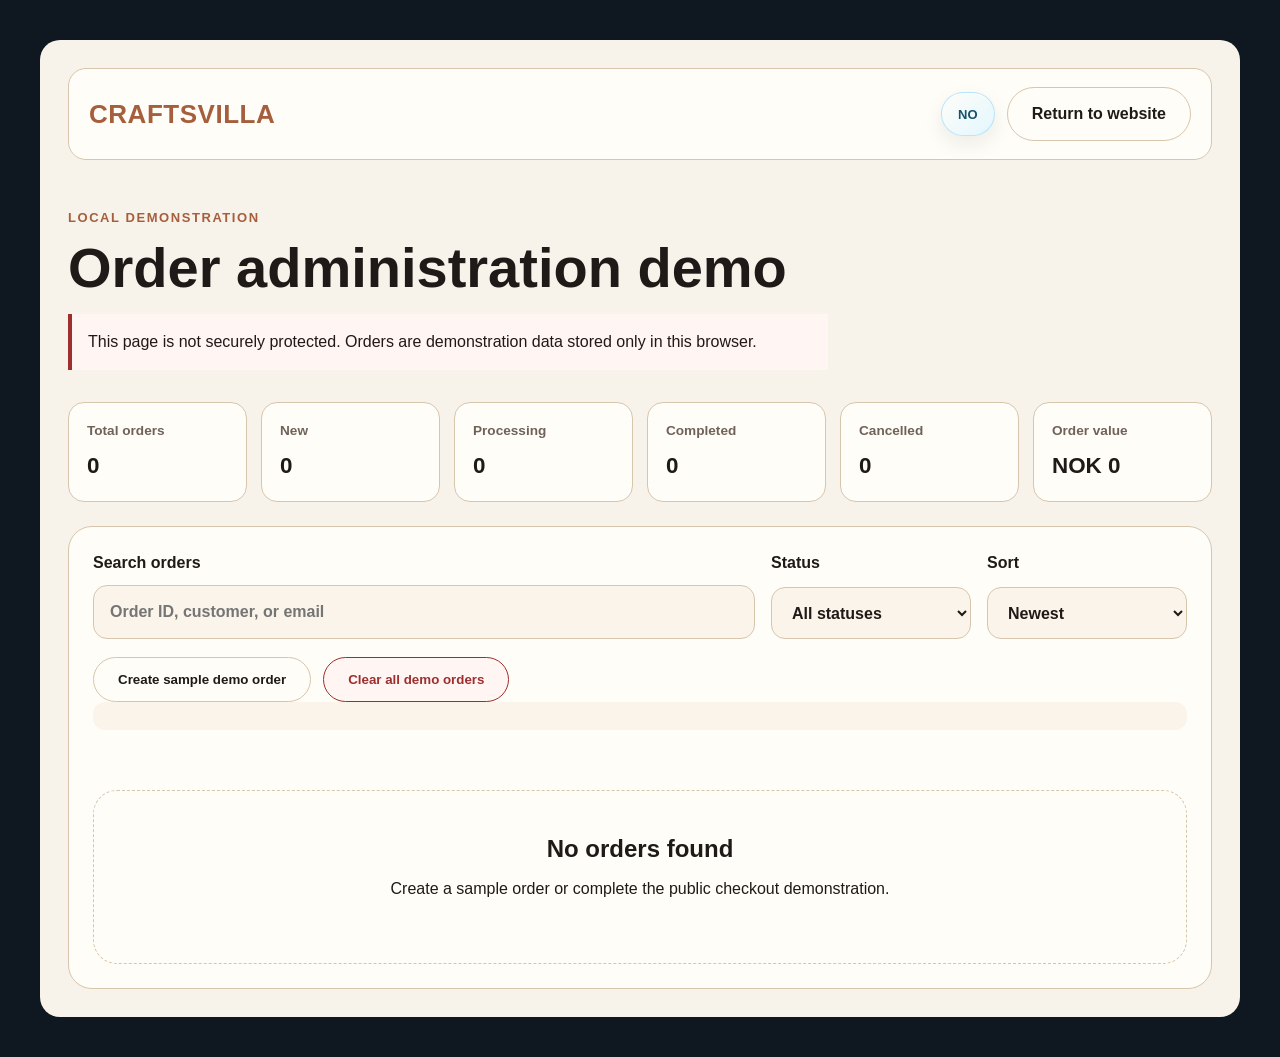
==== commit 0ece4eb1: "Add languege button to the admin page" ====
--- a/admin-orders.html
+++ b/admin-orders.html
@@ -1,35 +1,100 @@
 <!doctype html>
+<!-- Demonstration dashboard for viewing and managing browser-local orders. -->
 <html lang="en">
   <head>
     <meta charset="UTF-8" />
     <meta name="viewport" content="width=device-width, initial-scale=1.0" />
     <meta name="robots" content="noindex, nofollow" />
     <meta name="description" content="Local Craftsvilla demonstration order-management interface." />
-    <title>CRAFTSVILLA — Demonstration order administration</title>
+    <title data-i18n-title="pageTitleAdmin">CRAFTSVILLA — Demonstration order administration</title>
     <link rel="stylesheet" href="style.css" />
     <script src="product-data.js" defer></script>
+    <script src="nav.js" defer></script>
     <script src="admin-orders.js" defer></script>
   </head>
   <body>
     <div class="site admin-site">
-      <header class="admin-header"><a class="logo" href="index.html">CRAFTSVILLA</a><a class="btn secondary" href="index.html">Return to website</a></header>
+      <!-- Simplified header for the local administration demonstration. -->
+      <header class="admin-header">
+        <a class="logo" href="index.html">CRAFTSVILLA</a>
+        <div class="admin-header-actions">
+          <button
+            class="lang-toggle"
+            id="langToggle"
+            type="button"
+            aria-label="Toggle language"
+            data-i18n-aria-label="languageToggleLabel"
+          >NO</button>
+          <a class="btn secondary" href="index.html" data-i18n="adminReturnWebsite">Return to website</a>
+        </div>
+      </header>
       <main>
         <!-- This static demonstration page is not secure authentication or a protected administrator route. -->
-        <section class="page-intro"><p class="eyebrow">LOCAL DEMONSTRATION</p><h1>Order administration demo</h1><p class="admin-warning">This page is not securely protected. Orders are demonstration data stored only in this browser.</p></section>
-        <section id="adminStats" class="admin-stats" aria-label="Order summary"></section>
+        <section class="page-intro">
+          <p class="eyebrow" data-i18n="adminEyebrow">LOCAL DEMONSTRATION</p>
+          <h1 data-i18n="adminHeading">Order administration demo</h1>
+          <p class="admin-warning" data-i18n="adminWarning">This page is not securely protected. Orders are demonstration data stored only in this browser.</p>
+        </section>
+        <section
+          id="adminStats"
+          class="admin-stats"
+          aria-label="Order summary"
+          data-i18n-aria-label="adminOrderSummaryLabel"
+        ></section>
+        <!-- Search, filtering, actions, and order cards are controlled by admin-orders.js. -->
         <section class="admin-panel">
           <div class="admin-toolbar">
-            <label>Search orders<input id="orderSearch" type="search" placeholder="Order ID, customer, or email" /></label>
-            <label>Status<select id="statusFilter"><option value="all">All statuses</option></select></label>
-            <label>Sort<select id="orderSort"><option value="newest">Newest</option><option value="oldest">Oldest</option><option value="highest">Highest total</option><option value="lowest">Lowest total</option></select></label>
+            <label>
+              <span data-i18n="adminSearchOrders">Search orders</span>
+              <input
+                id="orderSearch"
+                type="search"
+                placeholder="Order ID, customer, or email"
+                data-i18n-placeholder="adminSearchPlaceholder"
+              />
+            </label>
+            <label>
+              <span data-i18n="adminStatus">Status</span>
+              <select id="statusFilter">
+                <option value="all" data-i18n="adminAllStatuses">All statuses</option>
+              </select>
+            </label>
+            <label>
+              <span data-i18n="adminSort">Sort</span>
+              <select id="orderSort">
+                <option value="newest" data-i18n="adminSortNewest">Newest</option>
+                <option value="oldest" data-i18n="adminSortOldest">Oldest</option>
+                <option value="highest" data-i18n="adminSortHighest">Highest total</option>
+                <option value="lowest" data-i18n="adminSortLowest">Lowest total</option>
+              </select>
+            </label>
           </div>
-          <div class="admin-actions"><button id="createDemoOrder" class="btn secondary" type="button">Create sample demo order</button><button id="clearOrders" class="btn danger-button" type="button">Clear all demo orders</button></div>
+          <div class="admin-actions">
+            <button id="createDemoOrder" class="btn secondary" type="button" data-i18n="adminCreateSample">Create sample demo order</button>
+            <button id="clearOrders" class="btn danger-button" type="button" data-i18n="adminClearAll">Clear all demo orders</button>
+          </div>
           <p id="adminMessage" class="form-notice" aria-live="polite"></p>
           <div id="orderList" class="order-list"></div>
-          <div id="adminEmpty" class="empty-cart"><h2>No orders found</h2><p>Create a sample order or complete the public checkout demonstration.</p></div>
+          <div id="adminEmpty" class="empty-cart">
+            <h2 data-i18n="adminNoOrders">No orders found</h2>
+            <p data-i18n="adminEmptyExplanation">Create a sample order or complete the public checkout demonstration.</p>
+          </div>
         </section>
       </main>
     </div>
-    <dialog id="orderDialog" class="order-dialog" aria-labelledby="orderDialogTitle"><div class="order-dialog-content"><button id="closeOrderDialog" class="lightbox-close" type="button" aria-label="Close order details">×</button><h2 id="orderDialogTitle">Order details</h2><div id="orderDetails"></div></div></dialog>
+    <!-- Reusable modal populated with details for the selected order. -->
+    <dialog id="orderDialog" class="order-dialog" aria-labelledby="orderDialogTitle">
+      <div class="order-dialog-content">
+        <button
+          id="closeOrderDialog"
+          class="lightbox-close"
+          type="button"
+          aria-label="Close order details"
+          data-i18n-aria-label="adminCloseOrderDetails"
+        >×</button>
+        <h2 id="orderDialogTitle" data-i18n="adminOrderDetails">Order details</h2>
+        <div id="orderDetails"></div>
+      </div>
+    </dialog>
   </body>
 </html>
--- a/style.css
+++ b/style.css
@@ -1,12 +1,9 @@
-/* Base reset and shared theme colors. */
-* {
-  /* Removes the browser's default spacing from all elements. */
-  margin: 0;
-  padding: 0;
-}
-
+/* Provides the shared visual system, responsive layouts, and component states for every page. */
+/* =========================
+   Design tokens
+   ========================= */
 :root {
-  /* CSS variables make it easy to reuse the same colors everywhere. */
+  --page-background: #0f1720;
   --ink: #1f1a17;
   --clay: #a65f3d;
   --sage: #6e7f62;
@@ -20,6 +17,8 @@
   --radius-sm: 12px;
   --radius-md: 16px;
   --radius-lg: 24px;
+  --radius-pill: 999px;
+  --control-height: 44px;
   --shadow-soft: 0 10px 30px rgba(31, 26, 23, 0.08);
   --transition-fast: 0.2s ease;
   --transition-slow: 0.45s ease;
@@ -31,8 +30,12 @@
   --layer-menu: 10;
 }
 
+/* =========================
+   Reset and base styles
+   ========================= */
 * {
-  /* Includes padding and border inside the element's total width/height. */
+  margin: 0;
+  padding: 0;
   box-sizing: border-box;
 }
 
@@ -44,7 +47,7 @@
 body {
   margin: 0;
   font-family: Arial, sans-serif;
-  background: #0f1720; /* dark page background to match prototype frame */
+  background: var(--page-background);
   color: var(--ink);
   line-height: 1.5;
   -webkit-font-smoothing: antialiased;
@@ -53,6 +56,10 @@
 
 img {
   max-width: 100%;
+}
+
+[hidden] {
+  display: none;
 }
 
 button,
@@ -63,12 +70,22 @@
   -webkit-tap-highlight-color: transparent;
 }
 
+button:disabled,
+input:disabled,
+select:disabled,
+textarea:disabled {
+  cursor: not-allowed;
+  opacity: 0.65;
+}
+
 :focus-visible {
   outline: 3px solid var(--focus);
   outline-offset: 4px;
 }
 
-/* Main page shell. */
+/* =========================
+   Shared page layout
+   ========================= */
 .site {
   /* Keeps the layout centered and prevents it from touching screen edges. */
   width: min(var(--container-width), calc(100% - 80px));
@@ -78,7 +95,9 @@
   border-radius: 20px;
 }
 
-/* Header navigation and mobile menu. */
+/* =========================
+   Header and navigation
+   ========================= */
 .navbar {
   /* Flexbox places the logo, links, language button, and CTA in one row. */
   width: 100%;
@@ -87,7 +106,9 @@
   background: var(--paper);
   border: 1px solid var(--line);
   border-radius: 18px;
-  display: flex;
+  display: grid;
+  grid-template-columns: auto minmax(0, 1fr) 54px 160px 124px;
+  column-gap: 14px;
   align-items: center;
   justify-content: space-between;
   position: relative;
@@ -108,7 +129,8 @@
 .navbar nav {
   /* Creates horizontal spacing between navigation links. */
   display: flex;
-  gap: 32px;
+  justify-self: center;
+  gap: 10px;
 }
 
 .navbar nav a {
@@ -116,6 +138,7 @@
   color: var(--ink);
   text-decoration: none;
   font-weight: 600;
+  white-space: nowrap;
   transition:
     color var(--transition-fast),
     text-shadow var(--transition-fast),
@@ -138,10 +161,17 @@
   background: transparent;
   border: 1px solid var(--line);
   border-radius: 999px;
-  padding: 12px 14px;
+  align-items: center;
+  justify-content: center;
+  width: 44px;
+  height: 44px;
+  padding: 0;
+  box-sizing: border-box;
   cursor: pointer;
   color: var(--ink);
   font-size: 18px;
+  line-height: 1;
+  text-align: center;
   transition:
     background var(--transition-fast),
     color var(--transition-fast),
@@ -159,9 +189,14 @@
 
 .lang-toggle {
   /* Compact language switcher with a modern glass-like surface. */
-  min-width: 54px;
-  min-height: 42px;
-  padding: 10px 16px;
+  display: inline-flex;
+  align-items: center;
+  justify-content: center;
+  width: 54px;
+  height: 44px;
+  padding: 0;
+  box-sizing: border-box;
+  white-space: nowrap;
   border: 1px solid rgba(80, 190, 255, 0.35);
   border-radius: 999px;
   background:
@@ -172,7 +207,9 @@
   font: inherit;
   font-size: 13px;
   font-weight: 900;
-  letter-spacing: 0.08em;
+  line-height: 1;
+  letter-spacing: 0;
+  text-align: center;
   box-shadow:
     inset 0 1px 0 rgba(255, 255, 255, 0.9),
     0 8px 20px rgba(31, 26, 23, 0.08);
@@ -206,18 +243,32 @@
 }
 
 .cart-link {
-  display: inline-flex;
+  display: inline-grid;
+  grid-template-columns: minmax(0, 1fr) 24px;
   align-items: center;
   justify-content: center;
-  gap: 7px;
-  min-height: 44px;
-  padding: 9px 13px;
+  column-gap: 8px;
+  width: 160px;
+  height: 44px;
+  padding: 0 5px;
+  box-sizing: border-box;
+  white-space: nowrap;
   border: 1px solid var(--line);
   border-radius: 999px;
   background: var(--paper);
   color: var(--ink);
   font-weight: 800;
+  line-height: 1;
+  text-align: center;
   text-decoration: none;
+}
+
+.cart-label {
+  grid-column: 1;
+  grid-row: 1;
+  min-width: 0;
+  white-space: nowrap;
+  text-align: center;
 }
 
 .cart-link:hover,
@@ -228,6 +279,8 @@
 }
 
 .cart-badge {
+  grid-column: 2;
+  grid-row: 1;
   display: grid;
   place-items: center;
   min-width: 24px;
@@ -239,11 +292,24 @@
   font-size: 0.75rem;
 }
 
+.navbar .header-cta {
+  width: 124px;
+  height: 44px;
+  padding: 0 20px;
+  box-sizing: border-box;
+  white-space: nowrap;
+  margin: 0;
+  font-size: 14px;
+  line-height: 1;
+  letter-spacing: 0;
+  text-align: center;
+}
+
 @media (max-width: 1280px) {
   /* Rules inside this block apply on tablets and smaller screens. */
   .navbar {
     display: grid;
-    grid-template-columns: minmax(0, 1fr) repeat(4, auto);
+    grid-template-columns: minmax(0, 1fr) 44px 54px 160px 124px;
     align-items: center;
     height: auto;
     padding: 18px 16px;
@@ -272,31 +338,51 @@
     box-shadow: var(--shadow-soft);
   }
 
+  .navbar .logo {
+    grid-column: 1;
+  }
+
+  .navbar .nav-toggle {
+    grid-column: 2;
+  }
+
+  .navbar .lang-toggle {
+    grid-column: 3;
+  }
+
+  .navbar .cart-link {
+    grid-column: 4;
+  }
+  .navbar .header-cta {
+    grid-column: 5;
+    justify-content: center;
+  }
+
   .navbar nav.open {
     /* This class is toggled when the hamburger button is clicked. */
     display: flex;
   }
 
   .navbar nav a {
+    display: inline-flex;
+    align-items: center;
+    justify-content: flex-start;
     width: 100%;
-    padding: 12px 14px;
+    min-height: 44px;
+    padding: 10px 14px;
+    box-sizing: border-box;
+    white-space: nowrap;
+    line-height: 1.25;
+    text-align: left;
     border-radius: 14px;
     background: var(--soft);
   }
 
-  .navbar .btn.primary {
-    width: auto;
-    justify-content: center;
-  }
-
-  .lang-toggle {
-    min-width: 50px;
-    min-height: 40px;
-    padding: 9px 14px;
-  }
-}
-
-/* Reusable button styles. */
+}
+
+/* =========================
+   Shared controls
+   ========================= */
 .btn {
   /* Used by both button elements and link elements styled as buttons. */
   display: inline-flex;
@@ -639,9 +725,9 @@
 
 .parallax-picture {
   position: absolute;
-  inset: -12% 0;
+  inset: -50% 0;
   width: 100%;
-  height: 124%;
+  height: 200%;
 }
 
 .parallax-section.is-parallax-active .parallax-image {
@@ -805,18 +891,6 @@
     padding: 18px;
   }
 
-  .navbar {
-    flex-wrap: wrap;
-    height: auto;
-    padding: 16px 14px;
-    gap: 16px;
-  }
-
-  .navbar nav {
-    flex-wrap: wrap;
-    gap: 14px;
-  }
-
   .navbar nav a {
     font-size: 14px;
   }
@@ -924,22 +998,44 @@
 
   .navbar {
     padding: 14px 12px;
-    justify-content: space-between;
-    grid-template-columns: minmax(0, 1fr) auto auto;
+    grid-template-columns: repeat(6, minmax(0, 1fr));
+    gap: 12px;
+  }
+
+  .navbar .logo {
+    grid-column: 1 / 5;
+    grid-row: 1;
+  }
+
+  .navbar .nav-toggle {
+    grid-column: 5;
+    grid-row: 1;
+    justify-self: end;
+  }
+
+  .navbar .lang-toggle {
+    grid-column: 6;
+    grid-row: 1;
+    justify-self: end;
   }
 
   .navbar nav {
     gap: 10px;
   }
 
-  .navbar .btn.primary {
-    grid-column: 2 / -1;
+  .navbar .header-cta {
+    grid-column: 4 / 7;
+    grid-row: 2;
     width: 100%;
+    height: 44px;
+    padding: 0 12px;
   }
 
   .navbar .cart-link {
-    grid-column: 1 / 2;
+    grid-column: 1 / 4;
+    grid-row: 2;
     width: 100%;
+    height: 44px;
   }
 
   .hero,
@@ -1206,6 +1302,7 @@
 .footer {
   /* Footer content is spaced across the row on desktop. */
   margin-top: 70px;
+  scroll-margin-top: 24px;
   padding: 32px;
   background: var(--paper);
   border: 1px solid var(--line);
@@ -1213,6 +1310,7 @@
   display: flex;
   justify-content: space-between;
   align-items: center;
+  gap: 24px;
 }
 
 .footer h2 {
@@ -1229,6 +1327,25 @@
 
 .footer p {
   color: var(--muted);
+}
+
+.footer .footer-copyright {
+  margin-top: 16px;
+  font-size: 0.875rem;
+}
+
+.footer-contact {
+  flex: 0 0 auto;
+}
+
+.footer-contact h2 {
+  margin-bottom: 8px;
+  font-size: 1rem;
+}
+
+.footer-contact address {
+  color: var(--muted);
+  font-style: normal;
 }
 
 .footer-nav {
@@ -1253,8 +1370,24 @@
   text-decoration: underline;
 }
 
-.gallery-trigger { cursor: zoom-in; }
-.gallery-trigger:focus-visible { outline-offset: -5px; }
+@media (max-width: 1100px) {
+  .footer {
+    align-items: flex-start;
+    flex-direction: column;
+  }
+
+  .footer-nav {
+    justify-content: flex-start;
+  }
+}
+
+.gallery-trigger {
+  cursor: zoom-in;
+}
+
+.gallery-trigger:focus-visible {
+  outline-offset: -5px;
+}
 
 .lightbox {
   width: min(960px, calc(100% - 32px));
@@ -1268,7 +1401,9 @@
   overflow: visible;
 }
 
-.lightbox::backdrop { background: rgba(15, 23, 32, 0.88); }
+.lightbox::backdrop {
+  background: rgba(15, 23, 32, 0.88);
+}
 
 .lightbox-content {
   position: relative;
@@ -1289,7 +1424,10 @@
   object-fit: contain;
 }
 
-.lightbox-caption { margin: 0; text-align: center; }
+.lightbox-caption {
+  margin: 0;
+  text-align: center;
+}
 
 .lightbox-close,
 .lightbox-nav {
@@ -1306,19 +1444,37 @@
   font-size: 1.8rem;
 }
 
-.lightbox-close { top: 12px; right: 12px; }
-.lightbox-nav { top: 50%; transform: translateY(-50%); }
-.lightbox-previous { left: 12px; }
-.lightbox-next { right: 12px; }
+.lightbox-close {
+  top: 12px;
+  right: 12px;
+}
+
+.lightbox-nav {
+  top: 50%;
+  transform: translateY(-50%);
+}
+
+.lightbox-previous {
+  left: 12px;
+}
+
+.lightbox-next {
+  right: 12px;
+}
 
 .lightbox-close:hover,
 .lightbox-nav:hover,
 .lightbox-close:focus-visible,
-.lightbox-nav:focus-visible { background: var(--clay); }
-
-body.lightbox-open { overflow: hidden; }
+.lightbox-nav:focus-visible {
+  background: var(--clay);
+}
+
+body.lightbox-open {
+  overflow: hidden;
+}
 
 /* Cart, checkout, and local order demonstration pages. */
+/* Shared introductory text and two-column content layout. */
 .page-intro {
   max-width: 760px;
   margin-top: 48px;
@@ -1345,6 +1501,7 @@
   gap: 18px;
 }
 
+/* Individual cart product rows and quantity controls. */
 .cart-item {
   display: grid;
   grid-template-columns: 150px minmax(0, 1fr);
@@ -1367,8 +1524,15 @@
   object-fit: cover;
 }
 
-.cart-item-content { display: grid; gap: 10px; }
-.cart-item-content h2 { margin: 0; font-size: 1.2rem; }
+.cart-item-content {
+  display: grid;
+  gap: 10px;
+}
+
+.cart-item-content h2 {
+  margin: 0;
+  font-size: 1.2rem;
+}
 
 .quantity-controls {
   display: inline-flex;
@@ -1377,8 +1541,8 @@
 }
 
 .quantity-controls button {
-  width: 44px;
-  height: 44px;
+  width: var(--control-height);
+  height: var(--control-height);
   border: 1px solid var(--line);
   border-radius: 50%;
   background: var(--soft);
@@ -1387,12 +1551,19 @@
   font-size: 1.25rem;
 }
 
-.quantity-value { min-width: 32px; text-align: center; font-weight: 800; }
-.item-subtotal { color: var(--clay); }
+.quantity-value {
+  min-width: 32px;
+  text-align: center;
+  font-weight: 800;
+}
+
+.item-subtotal {
+  color: var(--clay);
+}
 
 .remove-item {
   justify-self: start;
-  min-height: 44px;
+  min-height: var(--control-height);
   padding: 8px 0;
   border: 0;
   background: transparent;
@@ -1404,6 +1575,7 @@
   text-underline-offset: 3px;
 }
 
+/* Shared summary and panel surfaces. */
 .order-summary-card,
 .checkout-fields fieldset,
 .order-confirmation,
@@ -1414,73 +1586,310 @@
   background: var(--paper);
 }
 
-.order-summary-card { position: sticky; top: 20px; display: grid; gap: 18px; }
-.order-summary-card h2 { margin: 0; }
-.summary-row { display: flex; justify-content: space-between; gap: 16px; }
-.summary-note { color: var(--muted); }
-.total-row { padding-top: 16px; border-top: 1px solid var(--line); font-size: 1.2rem; }
-.empty-cart { margin-top: 40px; padding: 40px; border: 1px dashed var(--line); border-radius: var(--radius-lg); background: var(--paper); text-align: center; }
-.empty-cart p { margin: 10px 0 22px; }
-
-.checkout-fields fieldset { margin: 0; }
-.checkout-fields legend { padding: 0 8px; color: var(--ink); font-size: 1.2rem; font-weight: 800; }
-.form-grid { display: grid; grid-template-columns: repeat(2, minmax(0, 1fr)); gap: 18px; }
-.full-field { grid-column: 1 / -1; }
-.choice-list { display: grid; gap: 12px; }
+.order-summary-card {
+  position: sticky;
+  top: 20px;
+  display: grid;
+  gap: 18px;
+}
+
+.order-summary-card h2 {
+  margin: 0;
+}
+
+.summary-row {
+  display: flex;
+  justify-content: space-between;
+  gap: 16px;
+}
+
+.summary-note {
+  color: var(--muted);
+}
+
+.total-row {
+  padding-top: 16px;
+  border-top: 1px solid var(--line);
+  font-size: 1.2rem;
+}
+
+.empty-cart {
+  margin-top: 40px;
+  padding: 40px;
+  border: 1px dashed var(--line);
+  border-radius: var(--radius-lg);
+  background: var(--paper);
+  text-align: center;
+}
+
+.empty-cart p {
+  margin: 10px 0 22px;
+}
+
+/* Checkout form grids, choices, and confirmation state. */
+.checkout-fields fieldset {
+  margin: 0;
+}
+
+.checkout-fields legend {
+  padding: 0 8px;
+  color: var(--ink);
+  font-size: 1.2rem;
+  font-weight: 800;
+}
+
+.form-grid {
+  display: grid;
+  grid-template-columns: repeat(2, minmax(0, 1fr));
+  gap: 18px;
+}
+
+.full-field {
+  grid-column: 1 / -1;
+}
+
+.choice-list {
+  display: grid;
+  gap: 12px;
+}
+
 .choice-list label,
-.terms-check { display: flex; grid-template-columns: none; align-items: flex-start; gap: 12px; font-weight: 600; }
+.terms-check {
+  display: flex;
+  align-items: flex-start;
+  gap: 12px;
+  font-weight: 600;
+}
+
 .choice-list input,
-.terms-check input { width: 20px; height: 20px; margin-top: 2px; flex: 0 0 auto; }
-.form-notice { padding: 14px; border-radius: var(--radius-sm); background: var(--soft); color: var(--muted); }
-.form-notice.error { background: #fff5f3; color: var(--error); }
-.checkout-items { display: grid; gap: 12px; }
-.checkout-item { display: flex; justify-content: space-between; gap: 12px; }
-.order-confirmation { max-width: 720px; margin: 48px auto 0; text-align: center; }
-.order-confirmation p { margin: 14px 0 24px; }
-
-.admin-site { min-height: calc(100vh - 80px); }
-.admin-header { display: flex; align-items: center; justify-content: space-between; gap: 20px; padding: 18px 20px; border: 1px solid var(--line); border-radius: 18px; background: var(--paper); }
-.admin-warning { padding: 16px; border-left: 4px solid var(--error); background: #fff5f3; }
-.admin-stats { display: grid; grid-template-columns: repeat(6, minmax(0, 1fr)); gap: 14px; margin-top: 32px; }
-.admin-stats article { padding: 18px; border: 1px solid var(--line); border-radius: var(--radius-md); background: var(--paper); }
-.admin-stats h2 { margin: 0 0 8px; color: var(--muted); font-size: 0.85rem; }
-.admin-stats strong { font-size: 1.4rem; }
-.admin-panel { margin-top: 24px; }
-.admin-toolbar { display: grid; grid-template-columns: minmax(220px, 1fr) repeat(2, 200px); gap: 16px; }
+.terms-check input {
+  width: 20px;
+  height: 20px;
+  margin-top: 2px;
+  flex: 0 0 auto;
+}
+
+.form-notice {
+  padding: 14px;
+  border-radius: var(--radius-sm);
+  background: var(--soft);
+  color: var(--muted);
+}
+
+.form-notice.error {
+  background: #fff5f3;
+  color: var(--error);
+}
+
+.checkout-items {
+  display: grid;
+  gap: 12px;
+}
+
+.checkout-item {
+  display: flex;
+  justify-content: space-between;
+  gap: 12px;
+}
+
+.order-confirmation {
+  max-width: 720px;
+  margin: 48px auto 0;
+  text-align: center;
+}
+
+.order-confirmation p {
+  margin: 14px 0 24px;
+}
+
+/* Local demonstration order administration dashboard. */
+.admin-site {
+  min-height: calc(100vh - 80px);
+}
+
+.admin-header {
+  display: flex;
+  align-items: center;
+  justify-content: space-between;
+  gap: 20px;
+  padding: 18px 20px;
+  border: 1px solid var(--line);
+  border-radius: 18px;
+  background: var(--paper);
+}
+
+.admin-header-actions {
+  display: flex;
+  align-items: center;
+  justify-content: flex-end;
+  gap: 12px;
+  flex-wrap: wrap;
+}
+
+.admin-warning {
+  padding: 16px;
+  border-left: 4px solid var(--error);
+  background: #fff5f3;
+}
+
+.admin-stats {
+  display: grid;
+  grid-template-columns: repeat(6, minmax(0, 1fr));
+  gap: 14px;
+  margin-top: 32px;
+}
+
+.admin-stats article {
+  padding: 18px;
+  border: 1px solid var(--line);
+  border-radius: var(--radius-md);
+  background: var(--paper);
+}
+
+.admin-stats h2 {
+  margin: 0 0 8px;
+  color: var(--muted);
+  font-size: 0.85rem;
+}
+
+.admin-stats strong {
+  font-size: 1.4rem;
+}
+
+.admin-panel {
+  margin-top: 24px;
+}
+
+.admin-toolbar {
+  display: grid;
+  grid-template-columns: minmax(220px, 1fr) repeat(2, 200px);
+  gap: 16px;
+}
+
 .admin-actions,
-.admin-order-actions { display: flex; flex-wrap: wrap; gap: 12px; margin-top: 18px; }
-.danger-button { border-color: var(--error); background: #fff5f3; color: var(--error); }
-.order-list { display: grid; gap: 14px; margin-top: 20px; }
-.admin-order-card { display: grid; grid-template-columns: minmax(160px, 0.8fr) minmax(220px, 1.4fr) minmax(200px, 1fr) 150px auto; gap: 16px; align-items: center; padding: 18px; border: 1px solid var(--line); border-radius: var(--radius-md); }
+.admin-order-actions {
+  display: flex;
+  flex-wrap: wrap;
+  gap: 12px;
+  margin-top: 18px;
+}
+
+.danger-button {
+  border-color: var(--error);
+  background: #fff5f3;
+  color: var(--error);
+}
+
+.order-list {
+  display: grid;
+  gap: 14px;
+  margin-top: 20px;
+}
+
+.admin-order-card {
+  display: grid;
+  grid-template-columns: minmax(160px, 0.8fr) minmax(220px, 1.4fr) minmax(200px, 1fr) 150px auto;
+  gap: 16px;
+  align-items: center;
+  padding: 18px;
+  border: 1px solid var(--line);
+  border-radius: var(--radius-md);
+}
+
 .admin-order-card h2,
 .admin-order-card p,
-.admin-order-card .admin-order-actions { margin: 0; }
-.order-dialog { width: min(700px, calc(100% - 32px)); max-width: none; border: 0; border-radius: var(--radius-lg); padding: 0; }
-.order-dialog::backdrop { background: rgba(15, 23, 32, 0.78); }
-.order-dialog-content { position: relative; padding: 30px; }
-.order-dialog .lightbox-close { color: var(--paper); }
+.admin-order-card .admin-order-actions {
+  margin: 0;
+}
+
+.order-dialog {
+  width: min(700px, calc(100% - 32px));
+  max-width: none;
+  border: 0;
+  border-radius: var(--radius-lg);
+  padding: 0;
+}
+
+.order-dialog::backdrop {
+  background: rgba(15, 23, 32, 0.78);
+}
+
+.order-dialog-content {
+  position: relative;
+  padding: 30px;
+}
+
+.order-dialog .lightbox-close {
+  color: var(--paper);
+}
 
 @media (max-width: 1024px) {
   .cart-layout,
-  .checkout-layout { grid-template-columns: 1fr; }
-  .order-summary-card { position: static; }
-  .admin-stats { grid-template-columns: repeat(3, minmax(0, 1fr)); }
-  .admin-toolbar { grid-template-columns: 1fr; }
-  .admin-order-card { grid-template-columns: 1fr 1fr; }
+  .checkout-layout {
+    grid-template-columns: 1fr;
+  }
+
+  .order-summary-card {
+    position: static;
+  }
+
+  .admin-stats {
+    grid-template-columns: repeat(3, minmax(0, 1fr));
+  }
+
+  .admin-toolbar {
+    grid-template-columns: 1fr;
+  }
+
+  .admin-order-card {
+    grid-template-columns: 1fr 1fr;
+  }
 }
 
 @media (max-width: 620px) {
-  .cart-item { grid-template-columns: 1fr; }
+  .cart-item {
+    grid-template-columns: 1fr;
+  }
+
   .cart-item picture,
-  .cart-item img { height: 200px; }
+  .cart-item img {
+    height: 200px;
+  }
+
   .form-grid,
   .admin-stats,
-  .admin-order-card { grid-template-columns: 1fr; }
-  .full-field { grid-column: auto; }
+  .admin-order-card {
+    grid-template-columns: 1fr;
+  }
+
+  .full-field {
+    grid-column: auto;
+  }
+
   .order-summary-card,
   .checkout-fields fieldset,
-  .admin-panel { padding: 18px; }
-  .admin-header { align-items: flex-start; flex-direction: column; }
+  .admin-panel {
+    padding: 18px;
+  }
+
+  .admin-header {
+    align-items: flex-start;
+    flex-direction: column;
+  }
+
+  .admin-header-actions {
+    width: 100%;
+    justify-content: flex-start;
+  }
+
+  .parallax-picture {
+    inset: 0;
+    height: 100%;
+  }
+
+  .parallax-image {
+    transform: none;
+  }
 }
 
 .reveal {
@@ -1503,7 +1912,6 @@
 /* Extra compact layout fallback. */
 @media (max-width: 900px) {
   /* Additional fallback rules for medium-small screens. */
-  .navbar,
   .hero,
   .footer {
     flex-direction: column;
@@ -1543,10 +1951,8 @@
     font-size: 1.2rem;
   }
 
-  .nav-toggle,
   .lang-toggle {
-    min-width: 44px;
-    min-height: 44px;
+    width: 48px;
   }
 
   .controls {
@@ -1557,23 +1963,12 @@
 
   .filter-btn {
     flex: 0 0 auto;
-    min-height: 44px;
+    min-height: var(--control-height);
   }
 
   .footer {
     align-items: flex-start;
     padding: 22px;
-  }
-}
-
-@media (max-width: 768px) {
-  .parallax-picture {
-    inset: 0;
-    height: 100%;
-  }
-
-  .parallax-image {
-    transform: none;
   }
 }
 
